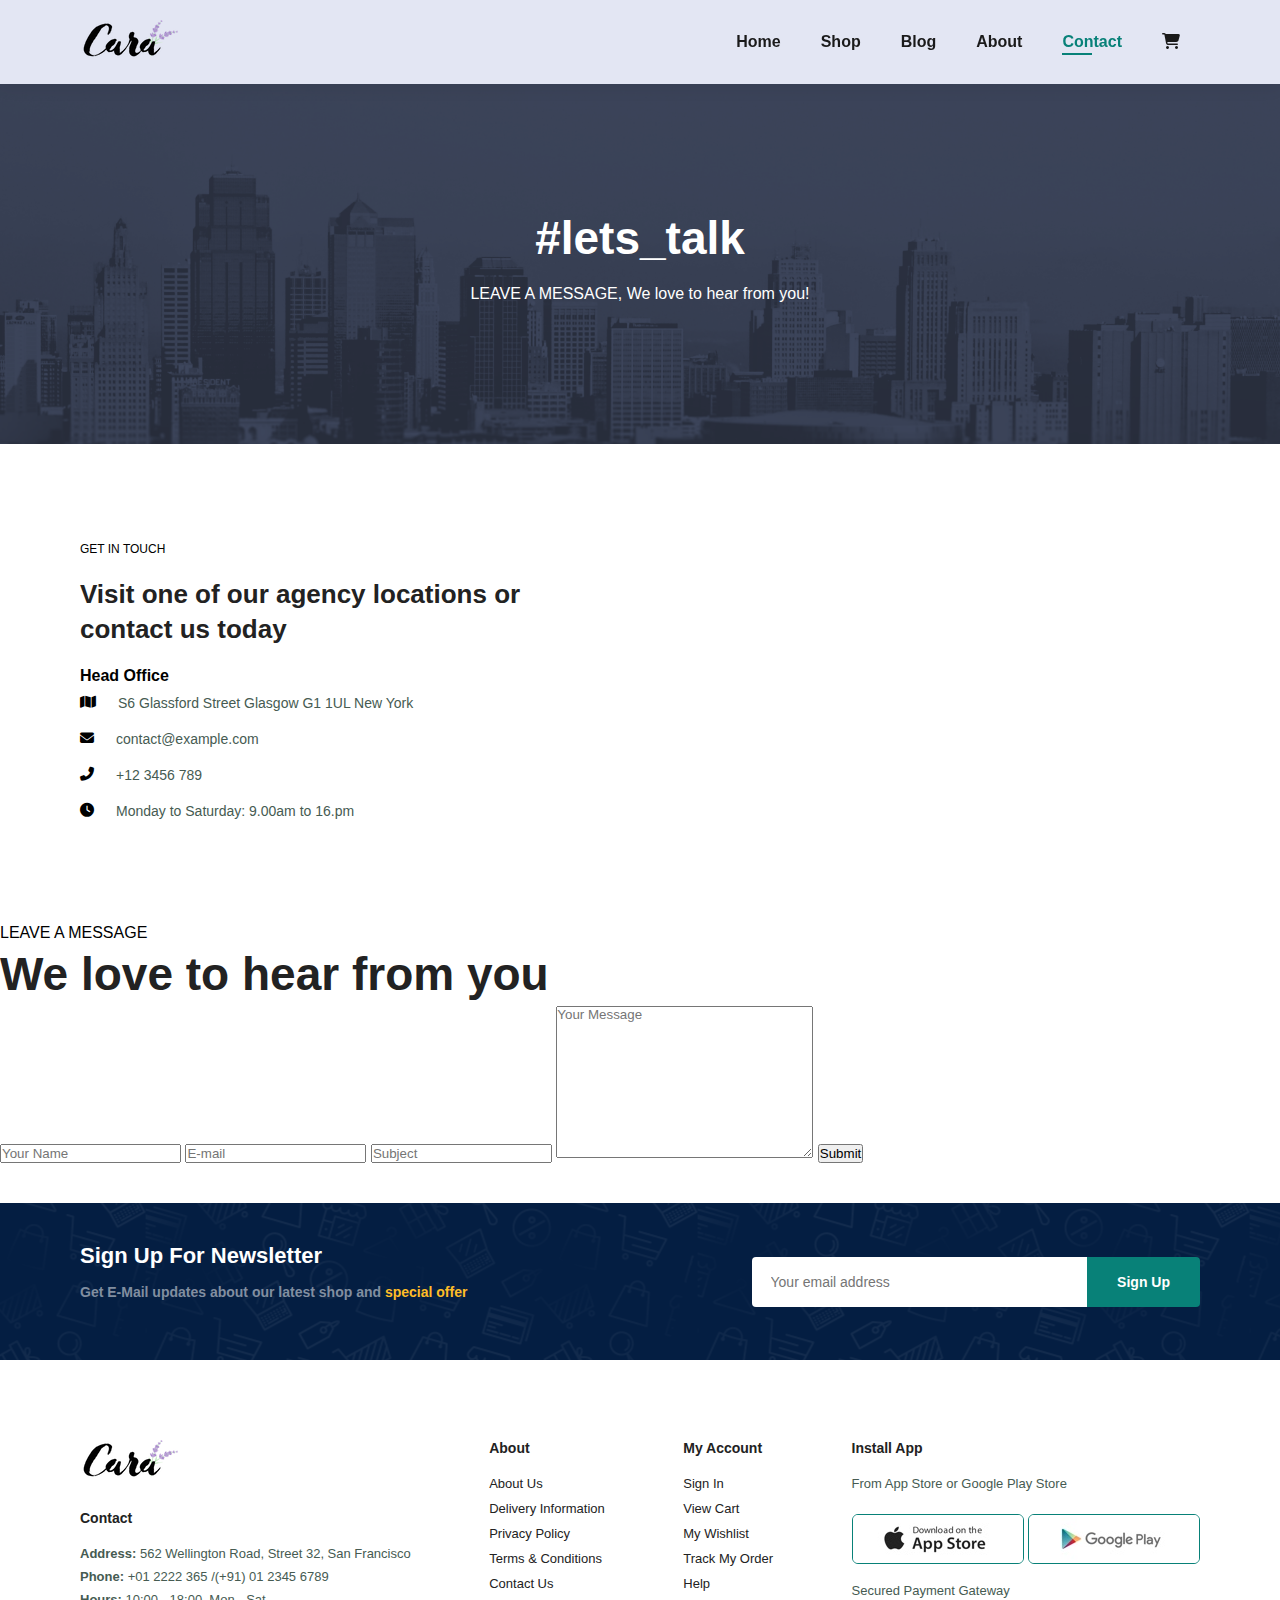
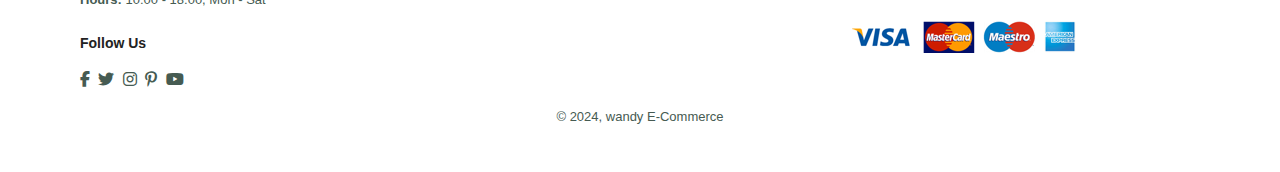
==== contact.html @ 09e7d871 "contact added" ====
<!DOCTYPE html>
<html lang="en">
<head>
    <meta charset="UTF-8">
    <meta name="viewport" content="width=device-width, initial-scale=1.0">
    <title>E-Commerce Site</title>
    <!-- css link -->
    <link rel="stylesheet" href="css/style.css">
    <!-- font awesome link -->
    <link rel="stylesheet" 
    href="https://cdnjs.cloudflare.com/ajax/libs/font-awesome/6.4.2/css/all.min.css" />
</head>
<body>
    
    <!-- header section starts here -->

    <section id="header">
        <a href="#"><img src="assets/logo.png" class="logo" alt=""></a>
        
        <div>
            <ul id="navbar">
                <li><a href="index.html">Home</a></li>
                <li><a href="shop.html">Shop</a></li>
                <li><a href="blog.html">Blog</a></li>
                <li><a href="about.html">About</a></li>
                <li><a class="active"  href="contact.html">Contact</a></li>
                <li id="lg-bag"><a href="cart.html"><i class="fa-solid fa-cart-shopping"></i></a></li>
                <a href="#" id="close"><i class="fas fa-window-close"></i></a>
            </ul>
        </div>
        <div id="mobile">
            <a href="cart.html"><i class="fa-solid fa-cart-shopping"></i></a>
            <i id="bar" class="fas fa-outdent"></i>
        </div>
    </section>

    <!-- header section ends here -->
    
    <!-- hero section starts here -->

    <section id="page-header" class="about-header">
        <h2>#lets_talk</h2>
        <p>LEAVE A MESSAGE, We love to hear from you!</p>
    </section>

    <!-- hero section ends here -->

    <!-- contact details section starts here  -->

    <section id="contact-details" class="section-p1">
        <div class="details">
            <span>GET IN TOUCH</span>
            <h2>Visit one of our agency locations or contact us today</h2>
            <h3>Head Office</h3>
            <div>
                <li>
                    <i class="fas fa-map"></i>
                    <p>S6 Glassford Street Glasgow G1 1UL New York</p>
                </li>
                <li>
                    <i class="fas fa-envelope"></i>
                    <p>contact@example.com</p>
                </li>
                <li>
                    <i class="fas fa-phone-alt"></i>
                    <p>+12 3456 789</p>
                </li>
                <li>
                    <i class="fas fa-clock"></i>
                    <p>Monday to Saturday: 9.00am to 16.pm </p>
                </li>
            </div>
        </div>
        <div class="map">
            <iframe src="https://www.google.com/maps/embed?pb=!1m18!1m12!1m3!1d4939.198169036292!2d-1.2746518222900136!3d51.7586543!2m3!1f0!2f0!3f0!3m2!1i1024!2i768!4f13.1!3m3!1m2!1s0x4876c7a3bfb703c9%3A0xd2780f2b57a16882!2sUniversity%20of%20Oxford!5e0!3m2!1sen!2sng!4v1704876923543!5m2!1sen!2sng" width="600" height="450" style="border:0;" allowfullscreen="" loading="lazy" referrerpolicy="no-referrer-when-downgrade"></iframe>
        </div>
    </section>

    <!-- contact details section starts here  -->

    <!-- contact details section starts here  -->

    <section id="form-details">
        <form action="">
            <span>LEAVE A MESSAGE</span>
            <h2>We love to hear from you</h2>
            <input type="text" placeholder="Your Name">
            <input type="text" placeholder="E-mail">
            <input type="text" placeholder="Subject">
            <textarea name="" id="" cols="30" rows="10" placeholder="Your Message"></textarea>
            <button>Submit</button>
        </form>
    </section>

    <!-- contact details section starts here  -->

    <!-- newsletter section starts here -->

    <section id="newsletter" class="section-p1 section-m1">
        <div class="newstext">
            <h4>Sign Up For Newsletter</h4>
            <p>Get E-Mail updates about our latest shop and <span>special offer</span></p>
        </div>
        <div class="form">
            <input type="text" placeholder="Your email address">
            <button class="normal">Sign Up</button>
        </div>
    </section>

    <!-- newsletter section ends here -->

    <!-- footer section starts here -->

    <footer id="footer" class="section-p1">
        <div class="col">
            <img class="logo" src="assets/logo.png" alt="">
            <h4>Contact</h4>
            <p><strong>Address: </strong>562 Wellington Road, Street 32, San Francisco</p>
            <p><strong>Phone: </strong>+01 2222 365 /(+91) 01 2345 6789</p>
            <p><strong>Hours: </strong>10:00 - 18:00, Mon - Sat</p>
            <div class="follow">
                <h4>Follow Us</h4>
                <div class="icon">
                    <i class="fab fa-facebook-f"></i>
                    <i class="fab fa-twitter"></i>
                    <i class="fab fa-instagram"></i>
                    <i class="fab fa-pinterest-p"></i>
                    <i class="fab fa-youtube"></i>
                </div>
            </div>
        </div>
        <div class="col">
            <h4>About</h4>
            <a href="#">About Us</a>
            <a href="#">Delivery Information</a>
            <a href="#">Privacy Policy</a>
            <a href="#">Terms & Conditions</a>
            <a href="#">Contact Us</a>
        </div>
        <div class="col">
            <h4>My Account</h4>
            <a href="#">Sign In</a>
            <a href="#">View Cart</a>
            <a href="#">My Wishlist</a>
            <a href="#">Track My Order</a>
            <a href="#">Help</a>
        </div>
        <div class="col install">
            <h4>Install App</h4>
            <p>From App Store or Google Play Store</p>
            <div class="row">
                <img src="assets/pay/app.jpg" alt="">
                <img src="assets/pay/play.jpg" alt="">
            </div>
            <p>Secured Payment Gateway</p>
            <img src="assets/pay/pay.png" alt="">
        </div>

        <div class="copyright">
            <p>© 2024, wandy E-Commerce</p>
        </div>
    </footer>

    <!-- footer section ends here -->

    <!-- script files -->
    <script src="script.js"></script>
</body>
</html>
---- css/style.css ----
@import url('https://fonts.googleapis.com/css2?family=League+Spartan:wght@100;200;300;400;500&family=Poppins:wght@400;700&display=swap');

* {
    margin: 0;
    padding: 0;
    box-sizing: border-box;
    font-family: "Spartan", sans-serif;
}

hi {
    font-size: 50px;
    line-height: 64px;
    color: #222;
}

h2 {
    font-size: 46px;
    line-height: 64px;
    color: #222;
}

h4 {
    font-size: 20px;
    color: #222;
}

h6 {
    font-weight: 700;
    font-size: 12px;
}

p {
    font-size: 16px;
    color: #465b52;
    margin: 15px 0 20px 0;
}

.section-p1 {
    padding: 40px 80px;
}

.section-m1 {
    margin: 40px 0;
}

button.normal {
    font-size: 14px;
    font-weight: 600;
    padding: 15px 30px;
    color: #000;
    background-color: #fff;
    border-radius: 4px;
    cursor: pointer;
    border: none;
    outline: none;
    transition: 0.2s;
}

button.white {
    font-size: 13px;
    font-weight: 600;
    padding: 11px 18px;
    color: #fff;
    background-color: transparent;
    cursor: pointer;
    border: 1px solid #fff;
    outline: none;
    transition: 0.2s;
}

body {
    width: 100%;
}


/* header starts here */

#header {
    position: sticky;
    display: flex;
    align-items: center;
    justify-content: space-between;
    padding: 20px 80px;
    background: #E3E6F3;
    box-shadow: 0 5px 15px rgba(0, 0, 0, 0.06);
    z-index: 999;
    top: 0;
    left: 0;
}

#navbar {
    display: flex;
    align-items: center;
    justify-content: center;
}

#close {
    display: none;
}

#navbar li {
    list-style: none;
    padding: 0 20px;
    position: relative;
}

#navbar li a {
    text-decoration: none;
    font-size: 16px;
    font-weight: 600;
    color: #1a1a1a;
    transition: 0.3s ease;
}

#navbar li a:hover,
#navbar li a.active {
    color: #088178;
}

#navbar li a.active::after,
#navbar li a:hover::after {
    content: '';
    width: 30%;
    height: 2px;
    background: #088178;
    position: absolute;
    bottom: -4px;
    left: 20px;
}


#mobile {
    display: none;
    align-items: center;
}

/* home page */

#hero {
    background-image: url('/assets/hero4.png');
    height: 90vh;
    width: 100%;
    background-size: cover;
    background-position: top 25% right 0;
    padding: 0 80px;
    display: flex;
    align-items: flex-start;
    flex-direction: column;
    justify-content: center;
}

#hero h4 {
    padding-bottom: 15px;
}

#hero h1 {
    color: #088178;
}

#hero button {
    background-image: url('/assets/button.png');
    background-color: transparent;
    color: #088178;
    border: 0;
    padding: 14px 80px 14px 65px;
    background-repeat: no-repeat;
    cursor: pointer;
    font-weight: 700;
    font-size: 15px;
}

#feature {
    display: flex;
    align-items: center;
    justify-content: space-between;
    flex-wrap: wrap;
}

#feature .fe-box {
    width: 180px;
    text-align: center;
    padding: 25px 15px;
    box-shadow: 20px 20px 34px rgba(0, 0, 0, 0.03);
    border: 1px solid #cce7d0;
    border-radius: 4px;
    margin: 15px 0;
}

#feature .fe-box:hover {
    box-shadow: 10px 10px 54px rgba(70, 62, 221, 0.1);
}

#feature .fe-box img {
    width: 100%;
    margin-bottom: 10px;
}

#feature .fe-box h6 {
    display: inline-block;
    padding: 9px 8px 6px 8px;
    line-height: 1;
    border-radius: 4px;
    color: #088178;
    background-color: #fddde4;
}

#feature .fe-box:nth-child(2) h6 {
    background-color: #cdebbc;
}

#feature .fe-box:nth-child(3) h6 {
    background-color: #d1e8f2;
}

#feature .fe-box:nth-child(4) h6 {
    background-color: #cdd4f8;
}

#feature .fe-box:nth-child(5) h6 {
    background-color: #f6dbf6;
}

#feature .fe-box:nth-child(6) h6 {
    background-color: #fff2e5;
}


/* products section */

#product1 {
    text-align: center;
}

#product1 .pro-container {
    display: flex;
    justify-content: space-between;
    padding-top: 20px;
    flex-wrap: wrap;
}

#product1 .pro {
    width: 23%;
    min-width: 250px;
    padding: 10px 12px;
    border: 1px solid #cce7d0;
    border-radius: 25px;
    cursor: pointer;
    box-shadow: 20px 20px 30px rgba(0, 0, 0, 0.02);
    margin: 15px 0;
    transition: 0.2s ease;
    position: relative;
}

#product1 .pro:hover {
    box-shadow: 20px 20px 30px rgba(0, 0, 0, 0.06);
}

#product1 .pro img {
    width: 100%;
    border-radius: 20px;
}

#product1 .pro .des {
    text-align: start;
    padding: 10px 0;
}

#product1 .pro .des span {
    color: #606063;
    font-size: 12px;
}

#product1 .pro .des h5 {
    padding-top: 7px;
    color: #1a1a1a;
    font-size: 14px;
}

#product1 .pro .des i {
    font-size: 12px;
    color: rgb(243, 181, 25);
}

#product1 .pro .des h4 { 
    padding-top: 7px;
    font-size: 15px;
    font-weight: 700;
    color: #088178;
}

#product1 .pro .cart {
    width: 40px;
    height: 40px;
    line-height: 40px;
    border-radius: 50px;
    background-color: #e8f6ea;
    color: #088178;
    border: 1px solid #cce7d0;
    position: absolute;
    bottom: 20px;
    right: 10px;
}


/* banner section */

#banner {
    display: flex;
    flex-direction: column;
    justify-content: center;
    align-items: center;
    text-align: center;
    background-image: url(/assets/banner/b2.jpg);
    width: 100%;
    height: 40vh;
    background-size: cover;
    background-position: center;
}

#banner h4 {
    color: #fff;
    font-size: 16px;
}

#banner h2 {
    color: #fff;
    font-size: 30px;
    padding: 10px 0;
}

#banner h2 span {
    color: #ef3636;
}

#banner button:hover {
    background: #088178;
    color: #fff;
}

/* small banner section */


#sm-banner {
    display: flex;
    justify-content: space-between;
    flex-wrap: wrap;
}

#sm-banner .banner-box {
    display: flex;
    flex-direction: column;
    justify-content: center;
    align-items: flex-start;
    background-image: url(/assets/banner/b17.jpg);
    min-width: 580px;
    height: 50vh;
    background-size: cover;
    background-position: center;
    padding: 30px;
}

#sm-banner .banner-box2 {
    background-image: url(/assets/banner/b10.jpg);
}

#sm-banner h4 {
    color: #fff;
    font-size: 20px;
    font-weight: 300;
}

#sm-banner h2 {
    color: #fff;
    font-size: 28px;
    font-weight: 800;
}

#sm-banner span {
    color: #fff;
    font-size: 14px;
    font-weight: 500;
    padding-bottom: 15px;
}

#sm-banner .banner-box:hover button {
    background: #088178;
    border: 1px solid #088178;
}

#banner3 {
    display: flex;
    flex-wrap: wrap;
    padding: 0 80px;
    justify-content: space-between;
}

#banner3 .banner-box {
    display: flex;
    flex-direction: column;
    justify-content: center;
    align-items: flex-start;
    background-image: url(/assets/banner/b7.jpg);
    min-width: 30%;
    height: 30vh;
    background-size: cover;
    background-position: center;
    padding: 30px;
    margin-bottom: 20px;
}

#banner3 .banner-box2 {
    background-image: url(/assets/banner/b4.jpg);
}

#banner3 .banner-box3 {
    background-image: url(/assets/banner/b18.jpg);
}

#banner3 h2 {
    color: #fff;
    font-weight: 900;
    font-size: 22px;
}

#banner3 h3 {
    color: #ec544e;
    font-weight: 800;
    font-size: 15px;
}


/* newsletter section */


#newsletter {
    display: flex;
    justify-content: space-between;
    flex-wrap: wrap;
    align-items: center;
    background-image: url(/assets/banner/b14.png);
    background-position: 20% 30%;
    background-color: #041e42;
}

#newsletter h4 {
    font-size: 22px;
    font-weight: 700;
    color: #fff;
}

#newsletter p {
    font-size: 14px;
    font-weight: 600;
    color: #818ea0;
}

#newsletter p span {
    color: #ffbd27;
}

#newsletter .form {
    display: flex;
    width: 40%;
}

#newsletter input {
    height: 3.125rem;
    padding: 0 1.25em;
    font-size: 14px;
    width: 100%;
    border: 1px solid transparent;
    border-radius: 4px;
    outline: none;
    border-top-right-radius: 0;
    border-bottom-right-radius: 0;
}

#newsletter button {
    background-color: #088178;
    color: #fff;
    white-space: nowrap;
    border-top-left-radius: 0;
    border-bottom-left-radius: 0;
}

/* footer section */

footer {
    display: flex;
    flex-wrap: wrap;
    justify-content: space-between;
}

footer .col {
    display: flex;
    flex-direction: column;
    align-items: flex-start;
    margin-bottom: 20px;
}

footer .logo {
    margin-bottom: 30px;
}

footer h4 {
    font-size: 14px;
    padding-bottom: 20px;
}

footer p {
    font-size: 13px;
    margin: 0 0 8px 0;
}

footer a {
    font-size: 13px;
    text-decoration: none;
    color: #222;
    margin-bottom: 10px;
}

footer .follow {
    margin-top: 20px;
}

footer .follow i {
    color: #465b52;
    padding-right: 4px;
    cursor: pointer;
}

footer .install .row img {
    border: 1px solid #088178;
    border-radius: 6px;
}

footer .install img {
    margin: 15px 0 15px 0;
}

footer .follow i:hover,
footer a:hover {
    color: #088178;
}

footer .copyright {
    width: 100%;
    text-align: center;
}

/* shop page here */

#page-header {
    background-image: url(/assets/banner/b1.jpg);
    width: 100%;
    height: 40vh;
    background-size: cover;
    display: flex;
    justify-content: center;
    text-align: center;
    flex-direction: column;
    padding: 14px;
}

#page-header h2,
#page-header p {
    color: #fff;
}

#pagination {
    text-align: center;
}

#pagination a {
    text-decoration: none;
    background-color: #088178;
    padding: 15px 20px;
    border-radius: 4px;
    color: #fff;
    font-weight: 600;
}

#pagination a i {
    font-size: 16px;
    font-weight: 600;
}


/* single products here  */


#prodetails {
    display: flex;
    margin-top: 20px;
}

#prodetails .single-pro-image {
    width: 40%;
    margin-right: 50px;
}

.small-img-group {
    display: flex;
    justify-content: space-between;
}

.small-img-col {
    flex-basis: 24%;
    cursor: pointer;
}

#prodetails .single-pro-details {
    width: 50%;
    padding-top: 30px;
}

#prodetails .single-pro-details h4 {
    padding: 40px 0 20px 0;
}

#prodetails .single-pro-details h2 {
    font-size: 26px;
}

#prodetails .single-pro-details select {
    display: block;
    padding: 5px 10px;
    margin-bottom: 10px;
}

#prodetails .single-pro-details input {
    width: 50px;
    height: 47px;
    padding-left: 10px;
    font-size: 16px;
    margin-right: 10px;
}

#prodetails .single-pro-details button {
    background-color: #088178;
    color: #fff;
}

#prodetails .single-pro-details input:focus {
    outline: none;
}

#prodetails .single-pro-details span {
    line-height: 25px;
}

/* Blog page here  */

#page-header.blog-header {
    background-image: url('/assets/banner/b19.jpg');
}

#blog {
    padding: 150px 150px 0 150px;
}

#blog .blog-box {
    display: flex;
    align-items: center;
    width: 100%;
    position: relative;
    padding-bottom: 90px;
}

#blog .blog-image {
    width: 50%;
    margin-right: 40px;
}

#blog img {
    width: 100%;
    height: 300px;
    object-fit: cover;
}

#blog .blog-details {
    width: 50%;
}

#blog .blog-details a {
    text-decoration: none;
    font-size: 11px;
    color: #000;
    font-weight: 700;
    position: relative;
    transition: 0.3s;
}

#blog .blog-details a::after {
    content: '';
    width: 50px;
    height: 1px;
    background-color: #000;
    position: absolute;
    top: 4px;
    right: -60px;
}

#blog .blog-details a:hover {
    color: #088178;
}

#blog .blog-details a:hover::after {
    background-color: #088178;
}

#blog .blog-box h1 {
    position: absolute;
    top: -50px;
    left: 0;
    font-size: 70px;
    font-weight: 700;
    color: #c9cbce;
    z-index: -9;
}


/* about page here  */


#page-header.about-header {
    background-image: url(/assets/about/banner.png);
}


#about-head {
    display: flex;
    align-items: center;
}

#about-head img {
    width: 50%;
    height: auto;
}

#about-head div {
    padding-left: 40px;
}

#about-app {
    text-align: center;
}

#about-app .video {
    width: 70%;
    height: 100%;
    margin: 30px auto 0 auto;
}

#about-app .video video {
    width: 100%;
    height: 100%;
    border-radius: 20px;

}

/* contact page here  */

#contact-details {
    display: flex;
    align-items: center;
    justify-content: space-between;
}

#contact-details .details {
    width: 40%;
}

#contact-details .details span {
    font-size: 12px;
}

#contact-details .details h2 {
    font-size: 26px;
    line-height: 35px;
    padding: 20px 0;
}

#contact-details .details h3 {
    font-size: 16px;
}

#contact-details .details li {
    list-style: none;
    display: flex;
    padding: 10px 0;
}

#contact-details .details li i {
    font-size: 14px;
    padding-right: 22px;
}

#contact-details .details li p {
    margin: 0;
    font-size: 14px;
}

#contact-details .map {
    width: 55%;
    height: 400px;
}

#contact-details .map iframe {
    width: 100%;
    height: 100%;
}
/* Media Query here */


@media (max-width:799px) {

    .section-p1 {
        padding: 40px 40px;
    }

    #navbar {
        display: flex;
        flex-direction: column;
        align-items: flex-start;
        justify-content: flex-start;
        position: fixed;
        top: 0;
        right: -300px;
        height: 100vh;
        width: 300px;
        background-color: #e3e6f3;
        box-shadow: 0 40px 60px rgba(0, 0, 0, 0.1);
        padding: 80px 0 0 10px;
        transition: 0.2s
    }

    #navbar.active {
        right: 0px;
    }

    #navbar li {
        margin-bottom: 25px;
    }

    #mobile {
        display: flex;
        align-items: center;
    }

    #mobile i {
        color: #1a1a1a;
        font-size: 24px;
        padding-left: 20px;
    }

    #close {
        position: absolute;
        display: initial;
        top: 30px;
        left: 30px;
        color: #222;
        font-size: 24px;
    }

    #lg-bag {
        display: none;
    }

    #hero {
        height: 70vh;
        background-position: top 30% right 30%;
        padding: 0 80px;
    }

    #feature {
        justify-content: center;
    }

    #feature .fe-box {
        margin: 15px 15px;
    }

    #product1 .pro-container {
        justify-content: center;
    }

    #product1 .pro {
        margin: 15px;
    }

    #banner {
        height: 20vh;
    }

    #sm-banner .banner-box {
        min-width: 100%;
        height: 30vh;
    }

    #banner3 {
        padding: 0 40px;
    }

    #banner3 .banner-box {
        width: 28%;
    }

    #newsletter .form {
        width: 70%;
    }
}

@media (max-width: 477px) {
    .section-p1 {
        padding: 20px;
    }

    #header {
        padding: 10px 30px;
    }

    #hero {
        padding: 0 20px;
        background-position: 55%;
    }

    #feature .fe-box {
        width: 155px;
        margin: 0 0 15px 0;
    }

    #feature {
        justify-content: space-between;
    }

    #product1 .pro {
        width: 100%;
    }

    #banner {
        height: 40vh;
    }

    #sm-banner .banner-box2 {
        margin-top: 20px;
    }

    #banner3 {
        padding: 0 20px;
    }

    #banner3 .banner-box {
        width: 100%;
    }

    #newsletter {
        padding: 40px 20px;
    }

    #newsletter .form {
        width: 100%;
    }

    /* single product  */

    #prodetails {
        display: flex;
        flex-direction: column;
    }

    #prodetails .single-pro-image {
        width: 100%;
        margin-right: 0px;
    }

    #prodetails .single-pro-details {
        width: 100%;
    }

    /* blog page */

    #blog {
        padding: 100px 20px 0 20px;
    }

    #blog .blog-box {
        display: flex;
        flex-direction: column;
        align-items: flex-start;
    }

    #blog .blog-image {
        width: 100%;
        margin-right: 0px;
        margin-bottom: 30px;
    }

    #blog .blog-details {
        width: 100%;
    }

    /* about us section here  */

    #about-head {
        flex-direction: column;
    }

    #about-head img {
        width: 100%;
        margin-bottom: 20px;
    }

    h2 {
        font-size: 46px;
        line-height: 64px;
        color: #222;
    }

    #about-head div {
        padding-left: 0px;
    }

    #about-app .video {
        width: 100%;
    }
}
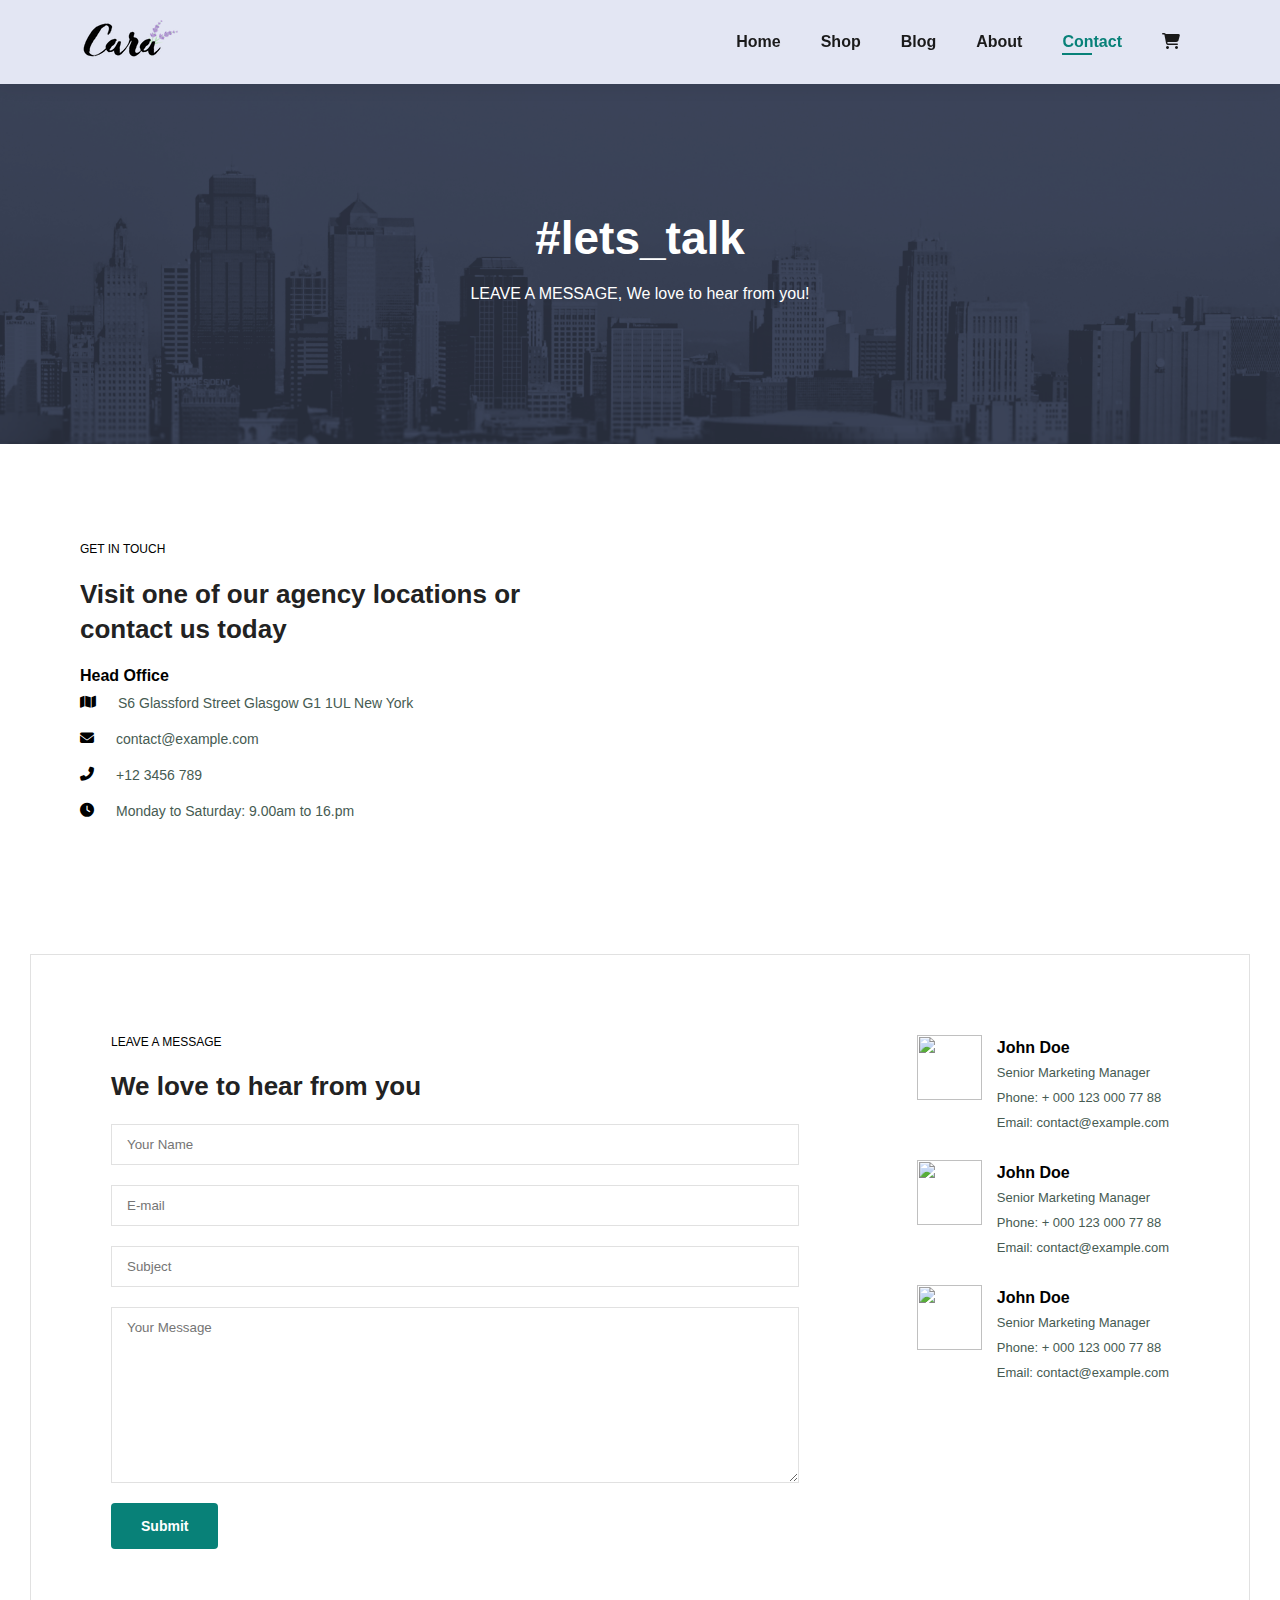
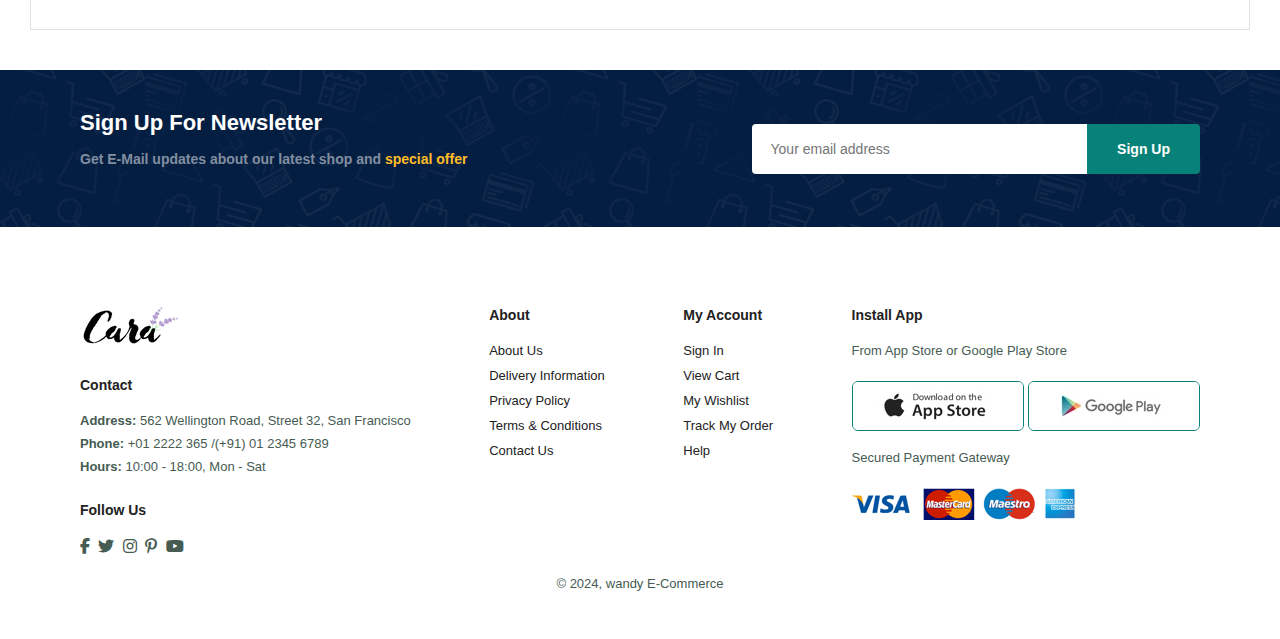
==== commit 19f4e0ca: "contact file updated" ====
--- a/contact.html
+++ b/contact.html
@@ -88,8 +88,22 @@
             <input type="text" placeholder="E-mail">
             <input type="text" placeholder="Subject">
             <textarea name="" id="" cols="30" rows="10" placeholder="Your Message"></textarea>
-            <button>Submit</button>
+            <button class="normal">Submit</button>
         </form>
+        <div class="people">
+            <div>
+                <img src="assets/people/1.png" alt="">
+                <p><span>John Doe</span>Senior Marketing Manager <br> Phone: + 000 123 000 77 88 <br> Email: contact@example.com</p>
+            </div>
+            <div>
+                <img src="assets/people/2.png" alt="">
+                <p><span>John Doe</span>Senior Marketing Manager <br> Phone: + 000 123 000 77 88 <br> Email: contact@example.com</p>
+            </div>
+            <div>
+                <img src="assets/people/3.png" alt="">
+                <p><span>John Doe</span>Senior Marketing Manager <br> Phone: + 000 123 000 77 88 <br> Email: contact@example.com</p>
+            </div>
+        </div>
     </section>
 
     <!-- contact details section starts here  -->
--- a/css/style.css
+++ b/css/style.css
@@ -771,11 +771,13 @@
     width: 40%;
 }
 
-#contact-details .details span {
+#contact-details .details span,
+#form-details form span {
     font-size: 12px;
 }
 
-#contact-details .details h2 {
+#contact-details .details h2,
+#form-details form h2 {
     font-size: 26px;
     line-height: 35px;
     padding: 20px 0;
@@ -809,6 +811,61 @@
 #contact-details .map iframe {
     width: 100%;
     height: 100%;
+}
+
+#form-details {
+    display: flex;
+    justify-content: space-between;
+    margin: 30px;
+    padding: 80px;
+    border: 1px solid #e1e1e1;
+}
+
+#form-details form {
+    width: 65%;
+    display: flex;
+    flex-direction: column;
+    align-items: flex-start;
+}
+
+#form-details form input,
+#form-details form textarea {
+    width: 100%;
+    padding: 12px 15px;
+    outline: none;
+    margin-bottom: 20px;
+    border: 1px solid #e1e1e1;
+}
+
+#form-details form button {
+    background-color: #088178;
+    color: #fff;
+}
+
+#form-details .people div {
+    padding-bottom: 25px;
+    display: flex;
+    align-items: flex-start;
+}
+
+#form-details .people div img {
+    width: 65px;
+    height: 65px;
+    object-fit: cover;
+    margin-right: 15px;
+}
+
+#form-details .people div p {
+    margin: 0;
+    font-size: 13px;
+    line-height: 25px;
+}
+
+#form-details .people div p span {
+    display: block;
+    font-size: 16px;
+    font-weight: 600;
+    color: #000;
 }
 /* Media Query here */
 
@@ -909,6 +966,16 @@
     #newsletter .form {
         width: 70%;
     }
+
+    /* contact page  */
+
+    #form-details {
+        padding: 40px;
+    }
+
+    #form-details form {
+        width: 50%;
+    }
 }
 
 @media (max-width: 477px) {
@@ -1024,4 +1091,30 @@
     #about-app .video {
         width: 100%;
     }
+
+    /* contact page  */
+
+    #contact-details {
+        flex-direction: column;
+    }
+
+    #contact-details .details {
+        width: 100%;
+        margin-bottom: 30px;
+    }
+
+    #contact-details .map {
+        width: 100%;
+    }
+
+    #form-details {
+        margin: 10px;
+        padding: 30px 10px;
+        flex-wrap: wrap;
+    }
+
+    #form-details form {
+        width: 100%;
+        margin-bottom: 30px;
+    }
 }